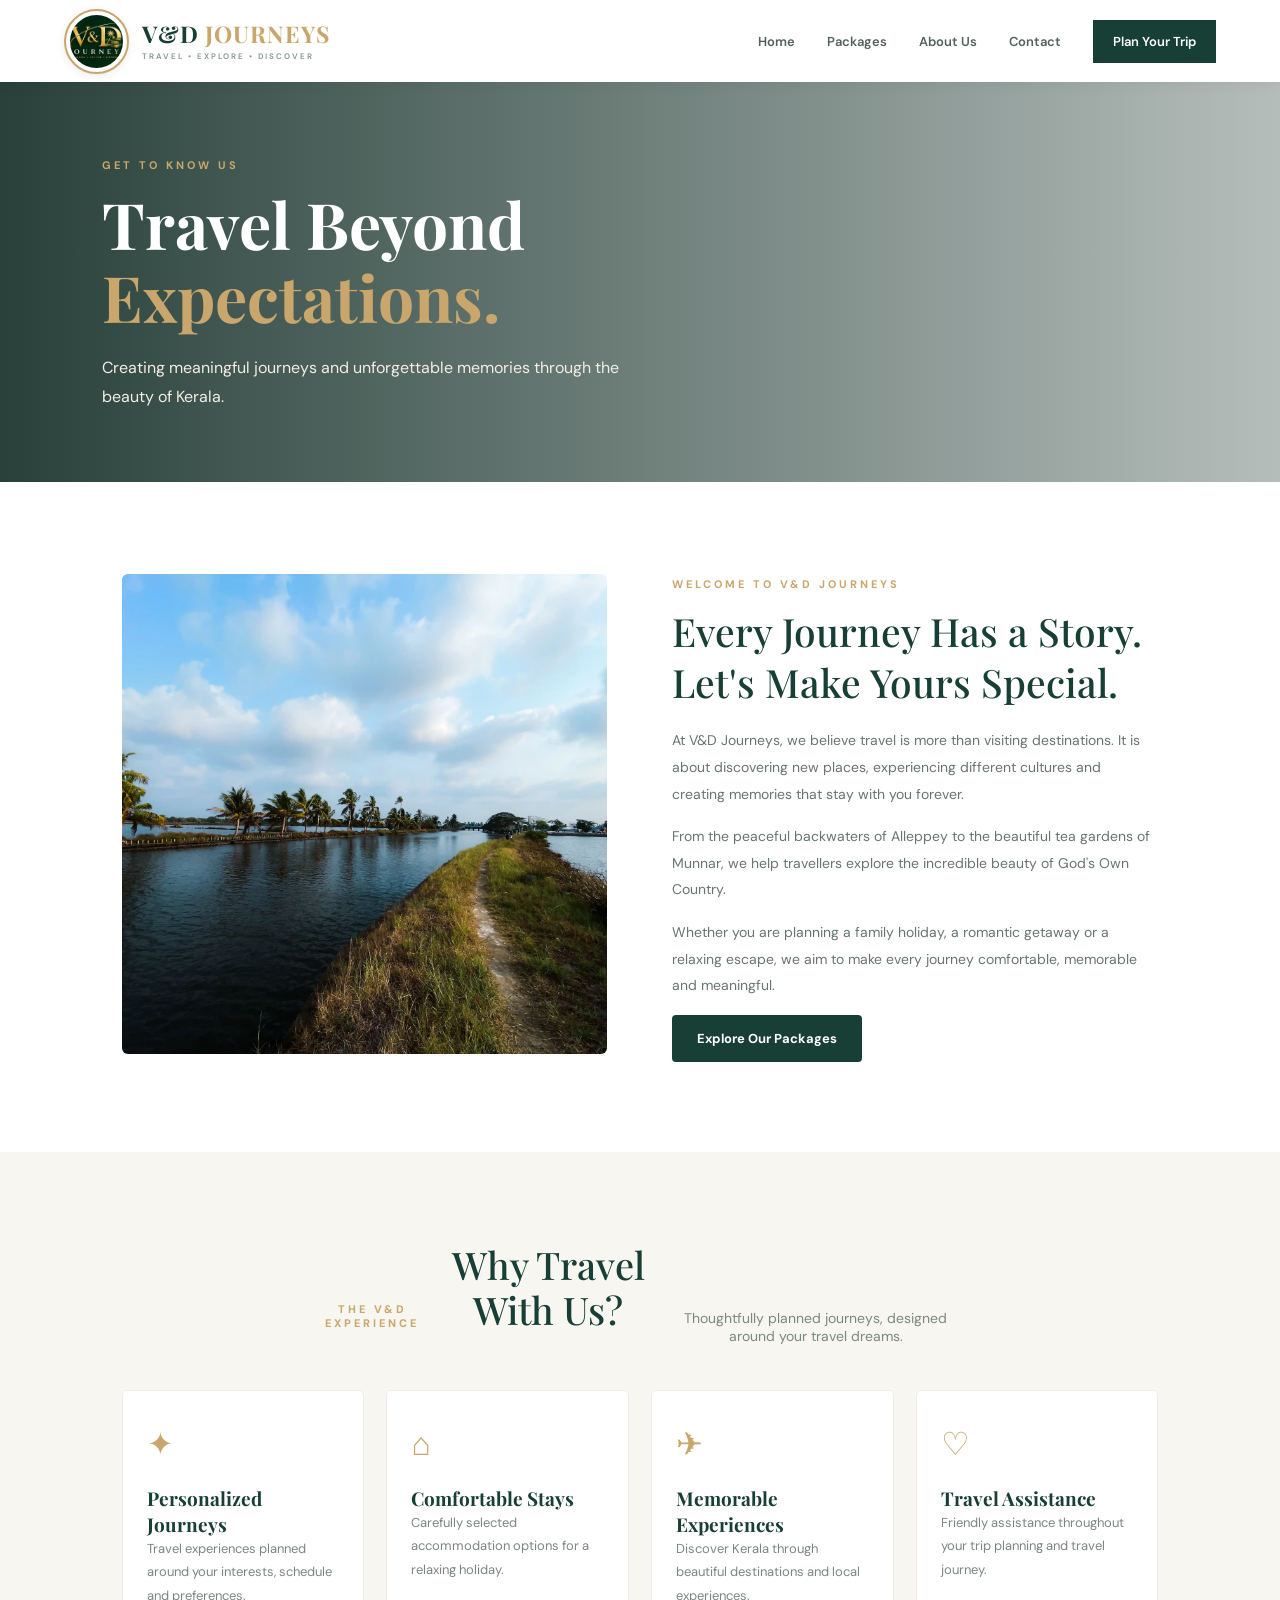
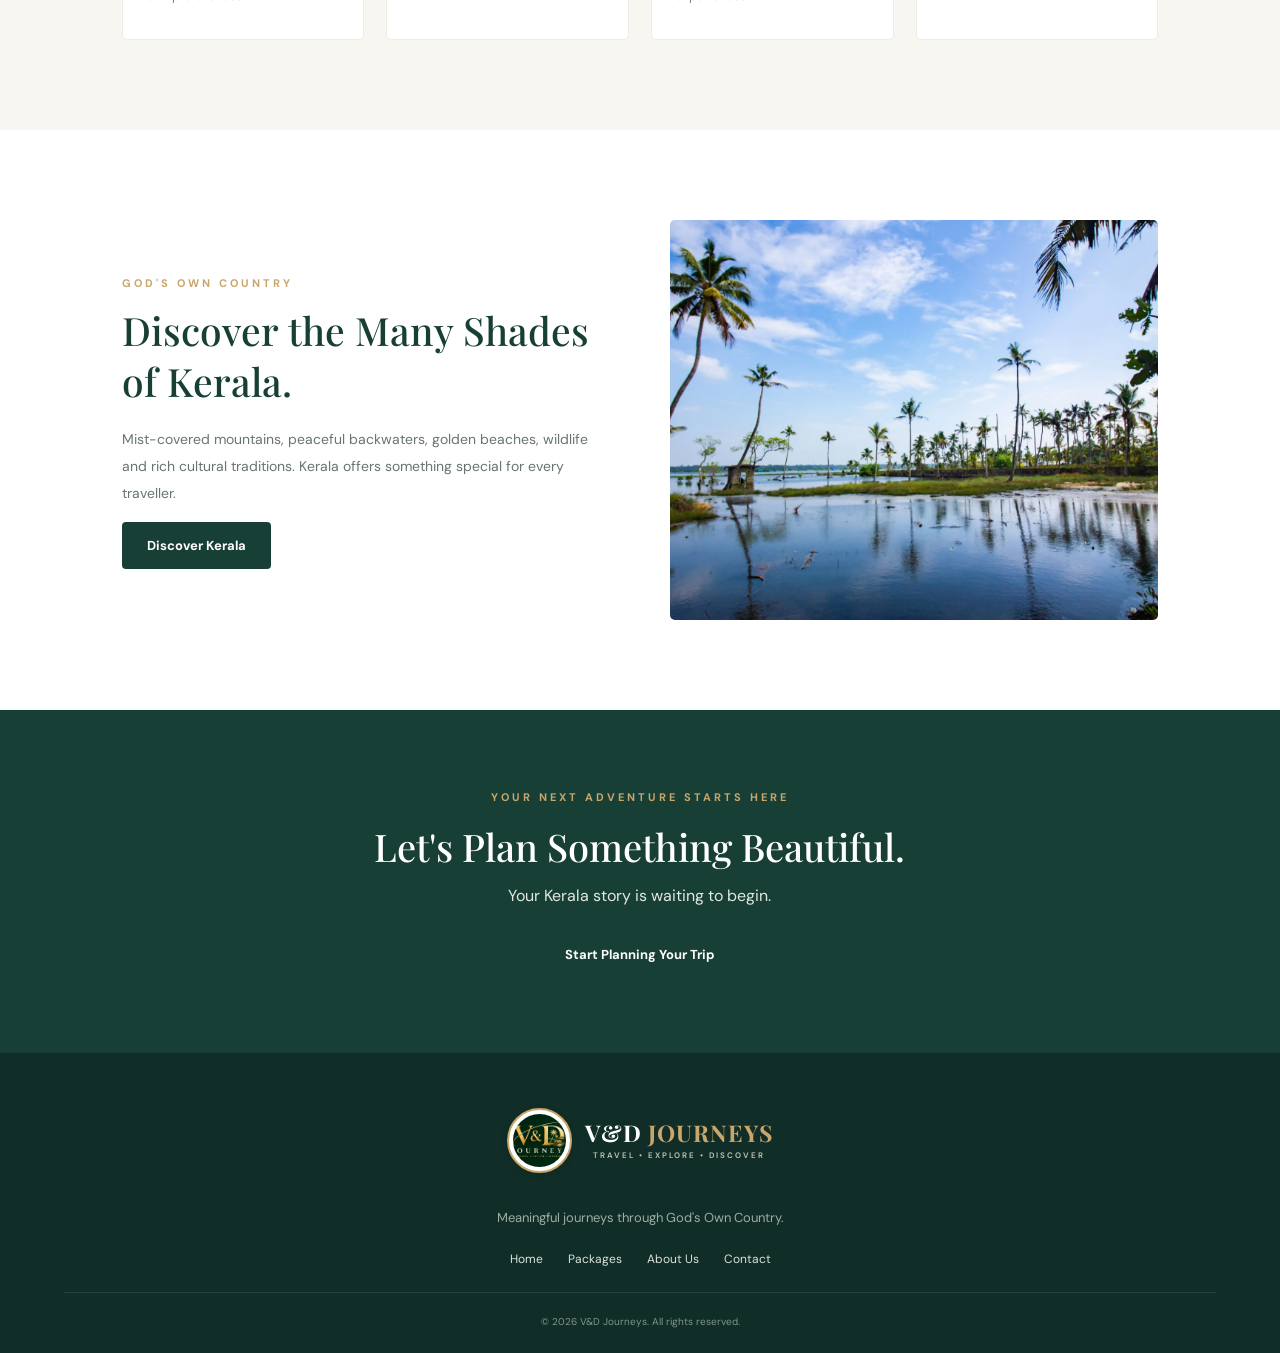
==== about.html @ 0aec819e "index files initial upload" ====
<!DOCTYPE html>
<html lang="en">
<head>
    <meta charset="UTF-8">
    <meta name="viewport" content="width=device-width, initial-scale=1.0">

    <title>About Us | V&D Journeys</title>
    <meta name="description" content="Discover V&D Journeys, your travel partner for memorable Kerala holidays and personalized travel experiences.">

    <link rel="preconnect" href="https://fonts.googleapis.com">
    <link rel="preconnect" href="https://fonts.gstatic.com" crossorigin>
    <link href="https://fonts.googleapis.com/css2?family=DM+Sans:wght@400;500;600;700&family=Playfair+Display:wght@500;600;700&display=swap" rel="stylesheet">

    <link rel="stylesheet" href="style.css">
</head>
<body>

<header>
    <a class="logo" href="index.html">
        <span class="logo-image">
            <img src="./logovd.png" alt="V&D Journeys">
        </span>
        <span class="logo-details">
            <span class="brand-name">V&D <span>JOURNEYS</span></span>
            <span class="brand-tagline">TRAVEL • EXPLORE • DISCOVER</span>
        </span>
    </a>

    <button class="menu-toggle" onclick="toggleMenu()" aria-label="Toggle navigation">☰</button>

    <nav id="navigation">
        <a href="index.html">Home</a>
        <a href="packages.html">Packages</a>
        <a href="about.html" class="active">About Us</a>
        <a href="contact.html">Contact</a>
        <a class="nav-button" href="https://wa.me/918086525032">Plan Your Trip</a>
    </nav>
</header>

<!-- ABOUT HERO -->
<section class="about-hero">
    <div class="about-hero-content">
        <span class="section-label">GET TO KNOW US</span>
        <h1>Travel Beyond <br><span>Expectations.</span></h1>
        <p>Creating meaningful journeys and unforgettable memories through the beauty of Kerala.</p>
    </div>
</section>

<!-- INTRODUCTION -->
<section class="about-intro section-padding">
    <div class="container about-grid">

        <div class="about-image">
            <img src="./landscape1.webp" alt="Beautiful Kerala landscape">
        </div>

        <div class="about-content">
            <span class="section-label">WELCOME TO V&D JOURNEYS</span>
            <h2>Every Journey Has a Story. Let's Make Yours Special.</h2>

            <p>
                At V&D Journeys, we believe travel is more than visiting
                destinations. It is about discovering new places,
                experiencing different cultures and creating memories
                that stay with you forever.
            </p>

            <p>
                From the peaceful backwaters of Alleppey to the beautiful
                tea gardens of Munnar, we help travellers explore the
                incredible beauty of God's Own Country.
            </p>

            <p>
                Whether you are planning a family holiday, a romantic
                getaway or a relaxing escape, we aim to make every journey
                comfortable, memorable and meaningful.
            </p>

            <a href="packages.html" class="primary-btn">Explore Our Packages</a>
        </div>

    </div>
</section>

<!-- WHY CHOOSE US -->
<section class="why-section section-padding">
    <div class="container">
        <div class="section-heading">
            <span class="section-label">THE V&D EXPERIENCE</span>
            <h2>Why Travel With Us?</h2>
            <p>Thoughtfully planned journeys, designed around your travel dreams.</p>
        </div>

        <div class="why-grid">

            <div class="why-card">
                <div class="why-icon">✦</div>
                <h3>Personalized Journeys</h3>
                <p>Travel experiences planned around your interests, schedule and preferences.</p>
            </div>

            <div class="why-card">
                <div class="why-icon">⌂</div>
                <h3>Comfortable Stays</h3>
                <p>Carefully selected accommodation options for a relaxing holiday.</p>
            </div>

            <div class="why-card">
                <div class="why-icon">✈</div>
                <h3>Memorable Experiences</h3>
                <p>Discover Kerala through beautiful destinations and local experiences.</p>
            </div>

            <div class="why-card">
                <div class="why-icon">♡</div>
                <h3>Travel Assistance</h3>
                <p>Friendly assistance throughout your trip planning and travel journey.</p>
            </div>

        </div>
    </div>
</section>

<!-- DESTINATIONS -->
<section class="about-destinations section-padding">
    <div class="container about-destination-grid">
        <div>
            <span class="section-label">GOD'S OWN COUNTRY</span>
            <h2>Discover the Many Shades of Kerala.</h2>
            <p>
                Mist-covered mountains, peaceful backwaters, golden beaches,
                wildlife and rich cultural traditions. Kerala offers something
                special for every traveller.
            </p>
            <a href="contact.html" class="primary-btn">Discover Kerala</a>
        </div>

        <img src="./landscape2.webp" alt="Kerala mountains and greenery">
    </div>
</section>

<!-- CTA -->
<section class="about-cta">
    <div class="container">
        <span class="section-label">YOUR NEXT ADVENTURE STARTS HERE</span>
        <h2>Let's Plan Something Beautiful.</h2>
        <p>Your Kerala story is waiting to begin.</p>
        <a href="https://wa.me/918086525032?text=Hello%20V%26D%20Journeys%2C%20I%20would%20like%20to%20plan%20a%20Kerala%20trip."
           class="primary-btn">Start Planning Your Trip</a>
    </div>
</section>

<footer>
    <div class="container">
        <a class="logo footer-logo" href="index.html">
            <span class="logo-image">
                <img src="./logovd.png" alt="V&D Journeys">
            </span>
            <span class="logo-details">
                <span class="brand-name">V&D <span>JOURNEYS</span></span>
                <span class="brand-tagline">TRAVEL • EXPLORE • DISCOVER</span>
            </span>
        </a>

        <p>Meaningful journeys through God's Own Country.</p>

        <div class="footer-links">
            <a href="index.html">Home</a>
            <a href="packages.html">Packages</a>
            <a href="about.html">About Us</a>
            <a href="contact.html">Contact</a>
        </div>

        <div class="copyright">
            © <span class="current-year"></span> V&D Journeys. All rights reserved.
        </div>
    </div>
</footer>

<script>
function toggleMenu() {
    document.getElementById('navigation').classList.toggle('active');
}

document.querySelectorAll('.current-year').forEach(el => {
    el.textContent = new Date().getFullYear();
});
</script>

</body>
</html>
---- style.css ----
:root {
       --green: #173f35;
       --dark: #102d27;
       --gold: #c9a66b;
       --cream: #f7f5ef;
       --text: #25352e;
       --muted: #7b8580;
   }

   * {
       margin: 0;
       padding: 0;
       box-sizing: border-box;
   }

   html {
       scroll-behavior: smooth;
   }

   body {
       font-family: 'DM Sans', sans-serif;
       color: var(--text);
       background: white;
   }

   a {
       text-decoration: none;
       color: inherit;
   }

   .container {
       width: 90%;
       max-width: 1200px;
       margin: auto;
   }

   /* HEADER */


   header {
       height: 82px;
       display: flex;
       justify-content: space-between;
       align-items: center;
       padding: 0 5%;
       background: white;
       position: sticky;
       top: 0;
       z-index: 1000;
       box-shadow: 0 2px 15px rgba(0, 0, 0, .05);
   }


   /* PREMIUM BRAND LOGO */

   .logo {
       display: flex;
       align-items: center;
       gap: 13px;
       text-decoration: none;
   }

   /* Circular logo frame */
   .logo-image {
       width: 65px;
       height: 65px;
       border-radius: 50%;
       border: 2px solid var(--gold);
       padding: 4px;
       display: flex;
       align-items: center;
       justify-content: center;
       overflow: hidden;
       background: #fff;
       flex-shrink: 0;
       box-shadow: 0 2px 10px rgba(0, 0, 0, 0.08);
   }

   .logo-image img {
       width: 100%;
       height: 100%;
       border-radius: 50%;
       object-fit: cover;
   }

   /* Brand name */
   .logo-details {
       display: flex;
       flex-direction: column;
       gap: 5px;
   }

   .brand-name {
       font-family: 'Playfair Display', serif;
       font-size: 23px;
       font-weight: 700;
       letter-spacing: 1px;
       color: var(--green);
       line-height: 1.1;
   }

   .brand-name span {
       color: var(--gold);
   }

   .brand-tagline {
       font-family: 'DM Sans', sans-serif;
       font-size: 8px;
       font-weight: 600;
       letter-spacing: 2px;
       color: #89958e;
   }

   /* Mobile responsive */
   @media (max-width: 768px) {
       .logo {
           gap: 9px;
       }

       .logo-image {
           width: 53px;
           height: 53px;
       }

       .brand-name {
           font-size: 18px;
       }

       .brand-tagline {
           font-size: 7px;
           letter-spacing: 1.2px;
       }
   }


   .logo-icon {
       width: 48px;
       height: 48px;
       border: 1.5px solid var(--gold);
       border-radius: 50%;
       display: grid;
       place-items: center;
       font-family: 'Playfair Display', serif;
       font-size: 19px;
       font-weight: 700;
       color: var(--gold);
       letter-spacing: -1px;
       flex-shrink: 0;
   }

   .logo-icon span {
       color: var(--green);
       font-size: 14px;
   }

   .logo-text {
       display: block;
       font-family: 'Playfair Display', serif;
       font-size: 18px;
       letter-spacing: 1.5px;
       color: var(--green);
   }

   .logo-text small {
       display: block;
       font-family: 'DM Sans', sans-serif;
       font-size: 8px;
       font-weight: 500;
       letter-spacing: 2px;
       color: #89958e;
       margin-top: 4px;
   }


   nav {
       display: flex;
       align-items: center;
       gap: 32px;
   }

   nav a {
       font-size: 13px;
       font-weight: 600;
       color: #53615b;
       transition: .3s;
   }

   nav a:hover {
       color: var(--gold);
   }

   .nav-button {
       background: var(--green);
       color: white;
       padding: 13px 20px;
   }

   .menu-toggle {
       display: none;
       border: 0;
       background: none;
       font-size: 27px;
       color: var(--green);
       cursor: pointer;
   }

   /* HERO */

   .hero {
       min-height: 680px;
       background:
           linear-gradient(90deg, rgba(10, 35, 29, .90), rgba(10, 35, 29, .35)),
           url('https://images.unsplash.com/photo-1602216056096-3b40cc0c9944?auto=format&fit=crop&w=2000&q=90');

       background-size: cover;
       background-position: center;
       display: flex;
       align-items: center;
       color: white;
   }

   .hero-content {
       max-width: 700px;
       padding: 80px 0;
   }

   .eyebrow {
       color: var(--gold);
       letter-spacing: 3px;
       font-size: 11px;
       font-weight: 700;
       margin-bottom: 20px;
   }

   .hero h1 {
       font-family: 'Playfair Display', serif;
       font-size: clamp(48px, 7vw, 82px);
       font-weight: 500;
       line-height: 1.1;
       margin-bottom: 25px;
   }

   .hero h1 em {
       color: #dfc18e;
   }

   .hero p.description {
       max-width: 530px;
       line-height: 1.8;
       color: #e4e9e5;
       font-size: 16px;
   }

   .hero-buttons {
       display: flex;
       gap: 25px;
       align-items: center;
       margin-top: 35px;
   }

   .btn {
       display: inline-block;
       padding: 15px 25px;
       font-size: 12px;
       font-weight: 700;
       letter-spacing: .5px;
       transition: .3s;
   }

   .btn-gold {
       background: var(--gold);
       color: var(--dark);
   }

   .btn-gold:hover {
       background: white;
   }

   .btn-outline {
       border: 1px solid rgba(255, 255, 255, .7);
       color: white;
   }

   .btn-outline:hover {
       background: white;
       color: var(--green);
   }

   .hero-bottom {
       margin-top: 85px;
       display: flex;
       gap: 35px;
       flex-wrap: wrap;
       color: #e0e8e2;
       font-size: 12px;
   }

   /* INTRO */

   section {
       padding: 90px 0;
   }

   .intro {
       display: grid;
       grid-template-columns: 1fr 1fr;
       gap: 80px;
       align-items: center;
   }

   h2 {
       font-family: 'Playfair Display', serif;
       font-size: clamp(35px, 4vw, 50px);
       line-height: 1.2;
       font-weight: 500;
   }

   h2 em {
       color: #ad8952;
   }

   .intro-text {
       color: var(--muted);
       font-size: 15px;
       line-height: 1.9;
   }

   .text-link {
       display: inline-block;
       margin-top: 22px;
       color: var(--green);
       font-weight: 700;
       font-size: 13px;
       border-bottom: 1px solid var(--gold);
       padding-bottom: 6px;
   }



   /* FEATURES */

   .features {
       background: var(--cream);
   }

   .feature-grid {
       display: grid;
       grid-template-columns: repeat(3, 1fr);
       gap: 50px;
   }

   .feature-icon {
       font-size: 30px;
       color: var(--gold);
   }

   .feature-grid h3 {
       font-family: 'Playfair Display', serif;
       font-size: 23px;
       font-weight: 500;
       margin: 15px 0 10px;
   }

   .feature-grid p {
       font-size: 13px;
       color: var(--muted);
       line-height: 1.8;
   }

   /* DESTINATIONS */

   .section-heading {
       display: flex;
       justify-content: space-between;
       align-items: end;
       margin-bottom: 40px;
   }

   .destination-grid {
       display: grid;
       grid-template-columns: repeat(3, 1fr);
       gap: 22px;
   }

   .destination {
       position: relative;
       height: 350px;
       overflow: hidden;
       background-size: cover;
       background-position: center;
   }

   .destination::after {
       content: "";
       position: absolute;
       inset: 0;
       background: linear-gradient(transparent 35%, rgba(0, 0, 0, .75));
   }

   .destination-content {
       position: absolute;
       bottom: 25px;
       left: 25px;
       color: white;
       z-index: 2;
   }

   .destination-content h3 {
       font-family: 'Playfair Display', serif;
       font-size: 29px;
       font-weight: 500;
   }

   .destination-content p {
       font-size: 12px;
       color: #e6e6e6;
   }

   /* PACKAGES */

   .packages-section {
       background: #fbfaf7;
   }

   .package-grid {
       display: grid;
       grid-template-columns: repeat(3, 1fr);
       gap: 25px;
   }

   .package-card {
       background: white;
       border: 1px solid #e9e6de;
       transition: .3s;
   }

   .package-card:hover {
       transform: translateY(-6px);
       box-shadow: 0 15px 30px rgba(0, 0, 0, .08);
   }

   .package-image {
       height: 220px;
       background-size: cover;
       background-position: center;
       position: relative;
   }

   .package-label {
       position: absolute;
       top: 15px;
       left: 15px;
       background: white;
       color: var(--green);
       padding: 7px 12px;
       font-size: 10px;
       font-weight: 700;
       letter-spacing: 1px;
   }

   .package-info {
       padding: 23px;
   }

   .package-info h3 {
       font-family: 'Playfair Display', serif;
       font-size: 24px;
       font-weight: 500;
   }

   .package-info p {
       color: var(--muted);
       font-size: 12px;
       line-height: 1.7;
       margin: 10px 0 20px;
   }

   .package-footer {
       border-top: 1px solid #eee;
       padding-top: 17px;
       display: flex;
       justify-content: space-between;
       align-items: center;
   }

   .package-price {
       color: var(--green);
       font-size: 19px;
       font-weight: 700;
   }

   .package-price small {
       display: block;
       color: #929a94;
       font-size: 9px;
       font-weight: 500;
   }

   .package-footer a {
       color: #a17c43;
       font-size: 11px;
       font-weight: 700;
   }

   /* EXPERIENCE */

   .experience {
       background:
           linear-gradient(90deg, rgba(10, 35, 29, .88), rgba(10, 35, 29, .45)),
           url('https://images.unsplash.com/photo-1501785888041-af3ef285b470?auto=format&fit=crop&w=1800&q=85') center/cover;
       color: white;
   }

   .experience-content {
       max-width: 700px;
   }

   .experience h2 {
       font-size: clamp(38px, 5vw, 58px);
   }

   .experience p {
       color: #e3e9e4;
       max-width: 520px;
       margin: 20px 0;
       line-height: 1.8;
   }

   /* CONTACT CTA */

   .contact-section {
       display: flex;
       justify-content: space-between;
       align-items: center;
       gap: 35px;
   }

   .contact-details {
       display: grid;
       gap: 10px;
       color: var(--green);
       font-size: 16px;
       font-weight: 600;
   }

   /* FOOTER */

   footer {
       background: var(--dark);
       color: #dbe2dc;
       padding: 55px 0 25px;
       text-align: center;
   }

   .footer-logo {
       justify-content: center;
       color: white;
   }

   footer p {
       color: #9eada4;
       font-size: 13px;
       margin: 18px 0;
   }

   .footer-links {
       display: flex;
       justify-content: center;
       gap: 25px;
       margin: 25px 0;
       font-size: 12px;
   }

   footer .copyright {
       border-top: 1px solid #ffffff18;
       padding-top: 22px;
       color: #82958b;
       font-size: 10px;
   }

   @media(max-width:850px) {
       nav {
           gap: 15px;
       }

       .intro {
           gap: 35px;
       }

       .destination-grid,
       .package-grid {
           grid-template-columns: repeat(2, 1fr);
       }
   }

   @media(max-width:650px) {
       header {
           height: 70px;
           padding: 0 5%;
       }

       .menu-toggle {
           display: block;
       }

       nav {
           display: none;
           position: absolute;
           top: 70px;
           left: 0;
           right: 0;
           background: white;
           padding: 20px 5%;
           flex-direction: column;
           align-items: stretch;
           box-shadow: 0 12px 20px #00000012;
       }

       nav.open {
           display: flex;
       }

       nav a {
           padding: 7px 0;
       }

       .nav-button {
           text-align: center;
           padding: 12px;
       }

       .hero {
           min-height: 650px;
           background-position: 60% center;
       }

       .hero-content {
           padding: 65px 0;
       }

       .hero h1 {
           font-size: 51px;
       }

       .hero-bottom {
           gap: 12px 20px;
           margin-top: 55px;
       }

       section {
           padding: 65px 0;
       }

       .intro {
           grid-template-columns: 1fr;
           gap: 25px;
       }

       .feature-grid {
           grid-template-columns: 1fr;
           gap: 30px;
       }

       .section-heading {
           align-items: flex-start;
           flex-direction: column;
           gap: 15px;
       }

       .destination-grid,
       .package-grid {
           grid-template-columns: 1fr;
       }

       .destination {
           height: 310px;
       }

       .contact-section {
           align-items: flex-start;
           flex-direction: column;
       }

       .footer-links {
           flex-wrap: wrap;
           gap: 16px;
       }

       .hero-buttons {
           align-items: flex-start;
           flex-direction: column;
           gap: 18px;
       }
   }

   /* package */
   /* ================================
   PACKAGES PAGE
================================ */

   .page-banner {
       min-height: 320px;
       display: flex;
       align-items: center;
       justify-content: center;
       text-align: center;
       background:
           linear-gradient(rgba(10, 40, 30, 0.7), rgba(10, 40, 30, 0.7)),
           url('https://images.unsplash.com/photo-1602216056096-3b40cc0c9944') center/cover no-repeat;
       color: #fff;
       padding: 60px 20px;
   }

   .page-banner h1 {
       font-family: 'Playfair Display', serif;
       font-size: 48px;
       margin-bottom: 15px;
   }

   .page-banner p {
       font-size: 17px;
       max-width: 650px;
       margin: auto;
       line-height: 1.7;
   }

   .packages-section {
       padding: 80px 6%;
       background: #f8f6ef;
   }

   .packages-grid {
       display: grid;
       grid-template-columns: repeat(3, 1fr);
       gap: 30px;
   }

   .package-card {
       background: #fff;
       border-radius: 14px;
       overflow: hidden;
       box-shadow: 0 8px 25px rgba(0, 0, 0, 0.07);
       transition: transform 0.3s ease;
   }

   .package-card:hover {
       transform: translateY(-8px);
   }

   .package-card img {
       width: 100%;
       height: 230px;
       object-fit: cover;
   }

   .package-content {
       padding: 25px;
   }

   .package-content h3 {
       font-family: 'Playfair Display', serif;
       font-size: 23px;
       color: #174b38;
       margin-bottom: 12px;
   }

   .package-duration {
       color: #b18a45;
       font-weight: 600;
       margin-bottom: 12px;
   }

   .package-price {
       font-size: 25px;
       font-weight: 700;
       color: #174b38;
       margin: 18px 0;
   }

   .package-content p {
       color: #666;
       line-height: 1.7;
   }

   .package-btn {
       display: inline-block;
       background: #174b38;
       color: #fff;
       padding: 12px 22px;
       border-radius: 5px;
       text-decoration: none;
       margin-top: 12px;
       transition: 0.3s;
   }

   .package-btn:hover {
       background: #b18a45;
   }

   /* Responsive package layout */

   @media (max-width: 992px) {
       .packages-grid {
           grid-template-columns: repeat(2, 1fr);
       }
   }

   @media (max-width: 600px) {
       .page-banner h1 {
           font-size: 34px;
       }

       .packages-section {
           padding: 50px 5%;
       }

       .packages-grid {
           grid-template-columns: 1fr;
       }

       .package-card img {
           height: 210px;
       }
   }

   /* PREMIUM FOOTER LOGO */

   .footer-logo {
       display: inline-flex;
       margin-bottom: 18px;
   }

   .footer-logo .logo-image {
       width: 65px;
       height: 65px;
       border-radius: 50%;
       border: 2px solid var(--gold);
       padding: 4px;
       overflow: hidden;
       background: #fff;
   }

   .footer-logo .logo-image img {
       width: 100%;
       height: 100%;
       object-fit: cover;
       border-radius: 50%;
   }

   .footer-logo .brand-name {
       color: #fff;
   }

   .footer-logo .brand-name span {
       color: var(--gold);
   }

   .footer-logo .brand-tagline {
       color: #c5c5b8;
   }

   .footer-links a {
       text-decoration: none;
       transition: 0.3s;
   }

   .footer-links a:hover {
       color: var(--gold);
   }

   @media (max-width: 768px) {
       .footer-logo .logo-image {
           width: 56px;
           height: 56px;
       }
   }
   
/* =========================================
   ABOUT US PAGE
========================================= */

.section-padding {
    padding: 90px 5%;
}

.section-label {
    color: var(--gold);
    font-size: 11px;
    font-weight: 700;
    letter-spacing: 3px;
    display: inline-block;
    margin-bottom: 15px;
}

.about-hero,
.contact-hero {
    min-height: 400px;
    display: flex;
    align-items: center;
    padding: 70px 8%;
    background:
        linear-gradient(90deg, rgba(10, 38, 30, .88), rgba(10, 38, 30, .3)),
        url('./images/about-banner.jpg') center/cover no-repeat;
}

.about-hero-content,
.contact-hero-content {
    max-width: 700px;
}

.about-hero h1,
.contact-hero h1 {
    font-family: 'Playfair Display', serif;
    font-size: clamp(38px, 6vw, 64px);
    color: white;
    line-height: 1.15;
    margin: 0 0 20px;
}

.about-hero h1 span,
.contact-hero h1 span {
    color: var(--gold);
}

.about-hero p,
.contact-hero p {
    color: #f1eee6;
    font-size: 16px;
    line-height: 1.8;
    max-width: 550px;
}

.about-grid {
    display: grid;
    grid-template-columns: 1fr 1fr;
    align-items: center;
    gap: 65px;
}

.about-image img {
    width: 100%;
    height: 480px;
    object-fit: cover;
    border-radius: 6px;
}

.about-content h2,
.about-destination-grid h2,
.contact-info h2,
.contact-form-wrapper h2 {
    font-family: 'Playfair Display', serif;
    font-size: clamp(28px, 4vw, 39px);
    color: var(--green);
    line-height: 1.3;
    margin: 0 0 20px;
}

.about-content p,
.about-destination-grid p,
.contact-info > p {
    color: #69756f;
    font-size: 14px;
    line-height: 1.9;
    margin-bottom: 16px;
}

.primary-btn {
    display: inline-flex;
    align-items: center;
    justify-content: center;
    background: var(--green);
    color: white;
    text-decoration: none;
    border: none;
    border-radius: 4px;
    padding: 15px 25px;
    font-family: 'DM Sans', sans-serif;
    font-size: 13px;
    font-weight: 700;
    cursor: pointer;
    transition: .3s;
}

.primary-btn:hover {
    background: var(--gold);
    color: #fff;
    transform: translateY(-2px);
}

/* WHY CHOOSE US */

.why-section {
    background: #f7f6f1;
}

.section-heading {
    text-align: center;
    max-width: 650px;
    margin: 0 auto 45px;
}

.section-heading h2 {
    font-family: 'Playfair Display', serif;
    color: var(--green);
    font-size: 38px;
    margin: 0 0 12px;
}

.section-heading p {
    color: #7c8780;
    font-size: 14px;
}

.why-grid {
    display: grid;
    grid-template-columns: repeat(4, 1fr);
    gap: 22px;
}

.why-card {
    background: white;
    padding: 32px 24px;
    border: 1px solid #eeece5;
    border-radius: 5px;
    transition: .3s;
}

.why-card:hover {
    transform: translateY(-6px);
    box-shadow: 0 12px 30px rgba(0,0,0,.07);
}

.why-icon {
    font-size: 32px;
    color: var(--gold);
    margin-bottom: 20px;
}

.why-card h3 {
    font-family: 'Playfair Display', serif;
    color: var(--green);
    font-size: 19px;
}

.why-card p {
    font-size: 13px;
    color: #7c8780;
    line-height: 1.8;
}

/* DESTINATION SECTION */

.about-destination-grid {
    display: grid;
    grid-template-columns: 1fr 1fr;
    align-items: center;
    gap: 60px;
}

.about-destination-grid img {
    width: 100%;
    height: 400px;
    object-fit: cover;
    border-radius: 5px;
}

/* ABOUT CTA */

.about-cta {
    text-align: center;
    padding: 75px 5%;
    background: var(--green);
}

.about-cta h2 {
    font-family: 'Playfair Display', serif;
    font-size: 38px;
    color: white;
    margin: 5px 0 15px;
}

.about-cta p {
    color: #e1e8e1;
    margin-bottom: 25px;
}

/* =========================================
   CONTACT PAGE
========================================= */

.contact-hero {
    background:
        linear-gradient(90deg, rgba(10, 38, 30, .88), rgba(10, 38, 30, .3)),
        url('./images/contact-banner.jpg') center/cover no-repeat;
}

.contact-grid {
    display: grid;
    grid-template-columns: .85fr 1.15fr;
    gap: 60px;
    align-items: start;
}

.contact-item {
    display: flex;
    align-items: center;
    gap: 18px;
    margin-top: 30px;
}

.contact-icon {
    width: 50px;
    height: 50px;
    background: #f5f1e5;
    border-radius: 50%;
    display: grid;
    place-items: center;
    color: var(--gold);
    font-size: 22px;
    flex-shrink: 0;
}

.contact-item h3 {
    font-family: 'Playfair Display', serif;
    font-size: 17px;
    color: var(--green);
    margin: 0 0 5px;
}

.contact-item a,
.contact-item p {
    color: #78827c;
    font-size: 13px;
    text-decoration: none;
    margin: 0;
}

.contact-item a:hover {
    color: var(--gold);
}

.contact-note {
    margin-top: 40px;
    padding: 25px;
    background: #f7f6f1;
    border-left: 3px solid var(--gold);
}

.contact-note h3 {
    color: var(--green);
    font-family: 'Playfair Display', serif;
}

.contact-note p {
    color: #78827c;
    font-size: 13px;
    line-height: 1.8;
}

/* CONTACT FORM */

.contact-form-wrapper {
    background: #fff;
    padding: 40px;
    border: 1px solid #eeece5;
    border-radius: 6px;
    box-shadow: 0 8px 35px rgba(0,0,0,.04);
}

.contact-form-wrapper > p {
    color: #7c8780;
    font-size: 13px;
    line-height: 1.7;
    margin-bottom: 28px;
}

.form-row {
    display: grid;
    grid-template-columns: 1fr 1fr;
    gap: 18px;
}

.form-group {
    margin-bottom: 20px;
}

.form-group label {
    display: block;
    color: var(--green);
    font-size: 12px;
    font-weight: 700;
    margin-bottom: 9px;
}

.form-group input,
.form-group select,
.form-group textarea {
    width: 100%;
    padding: 13px 14px;
    border: 1px solid #e4e6df;
    border-radius: 4px;
    background: #fff;
    color: #34443b;
    font-family: 'DM Sans', sans-serif;
    font-size: 13px;
    outline: none;
    box-sizing: border-box;
}

.form-group input:focus,
.form-group select:focus,
.form-group textarea:focus {
    border-color: var(--gold);
    box-shadow: 0 0 0 3px rgba(190, 155, 88, .1);
}

.form-group textarea {
    resize: vertical;
}

.form-submit {
    width: 100%;
}

/* MOBILE RESPONSIVE */

@media (max-width: 900px) {
    .why-grid {
        grid-template-columns: repeat(2, 1fr);
    }

    .about-grid,
    .about-destination-grid,
    .contact-grid {
        grid-template-columns: 1fr;
        gap: 35px;
    }

    .about-image img {
        height: 350px;
    }

    .about-destination-grid img {
        height: 320px;
    }
}

@media (max-width: 600px) {
    .section-padding {
        padding: 60px 5%;
    }

    .about-hero,
    .contact-hero {
        min-height: 340px;
        padding: 55px 6%;
    }

    .about-hero h1,
    .contact-hero h1 {
        font-size: 40px;
    }

    .why-grid {
        grid-template-columns: 1fr;
    }

    .section-heading h2 {
        font-size: 30px;
    }

    .about-cta h2 {
        font-size: 30px;
    }

    .form-row {
        grid-template-columns: 1fr;
        gap: 0;
    }

    .contact-form-wrapper {
        padding: 24px 18px;
    }

    .about-image img {
        height: 280px;
    }
}
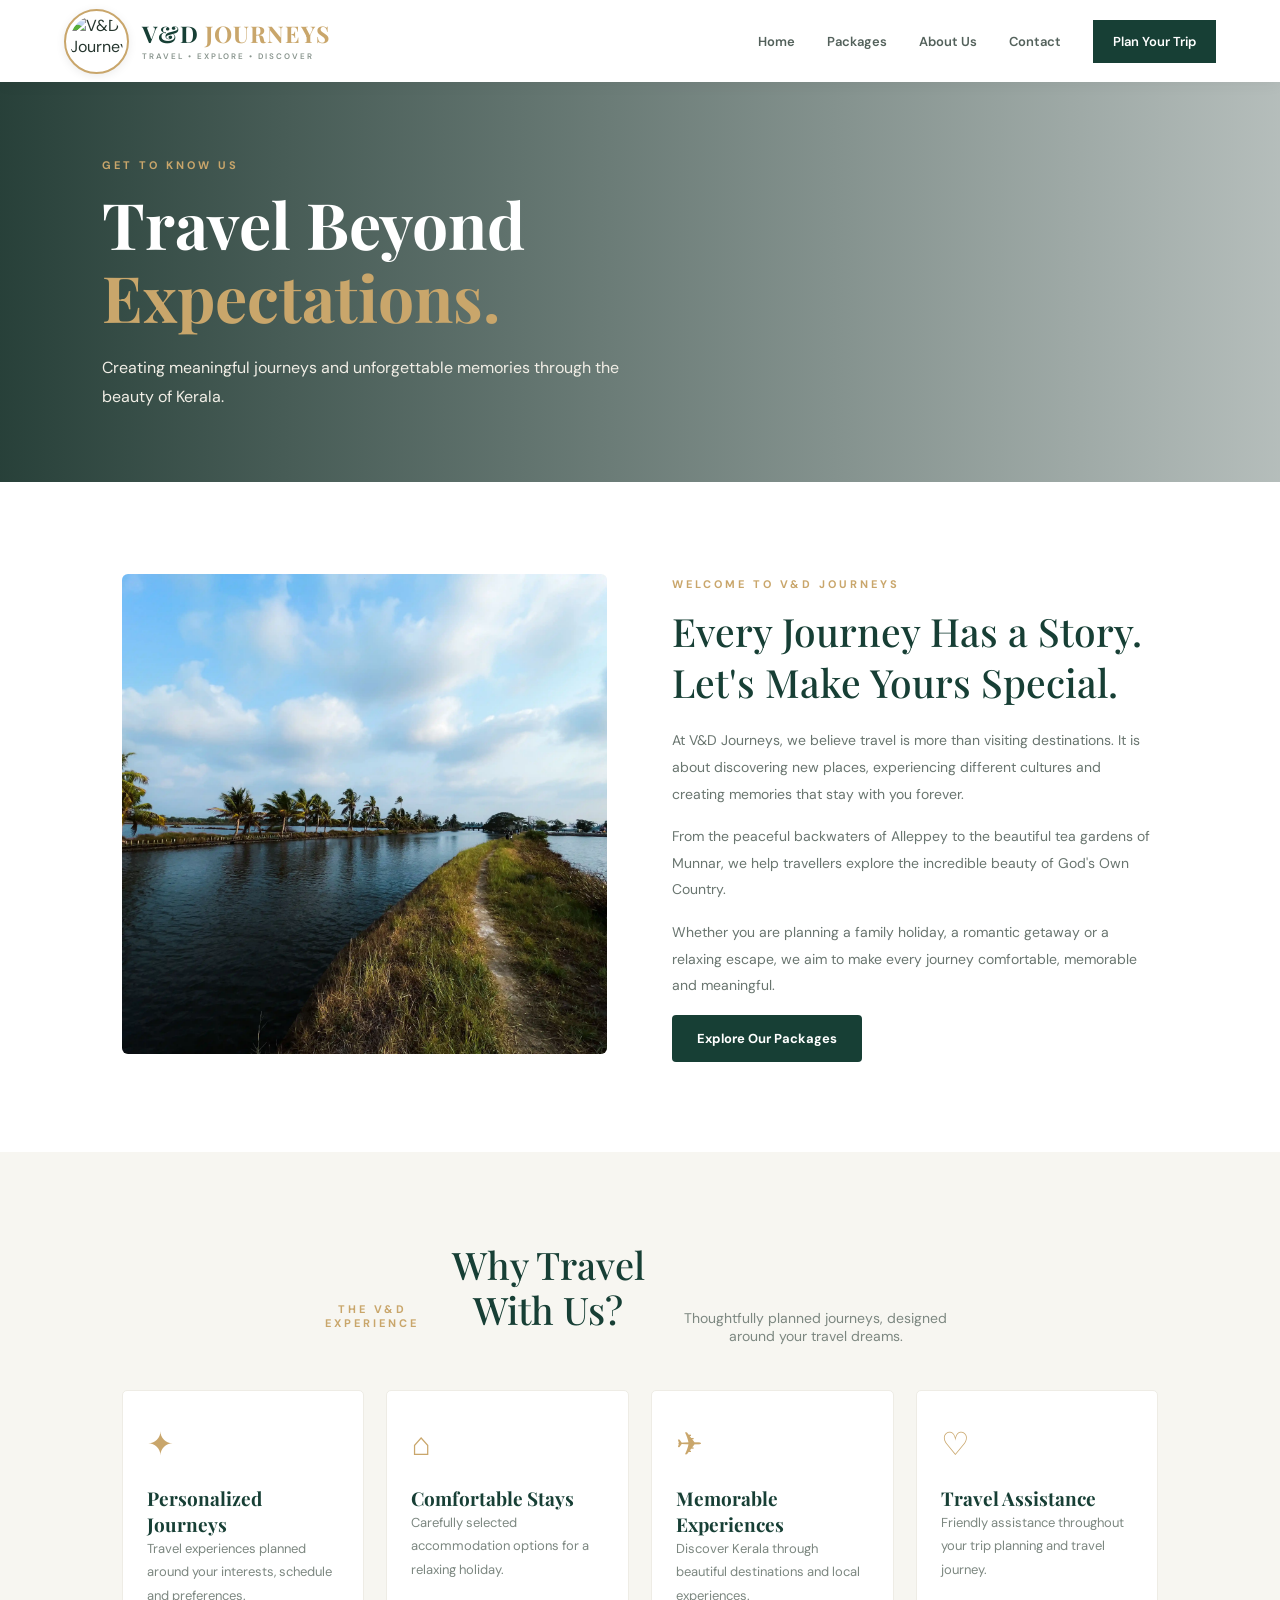
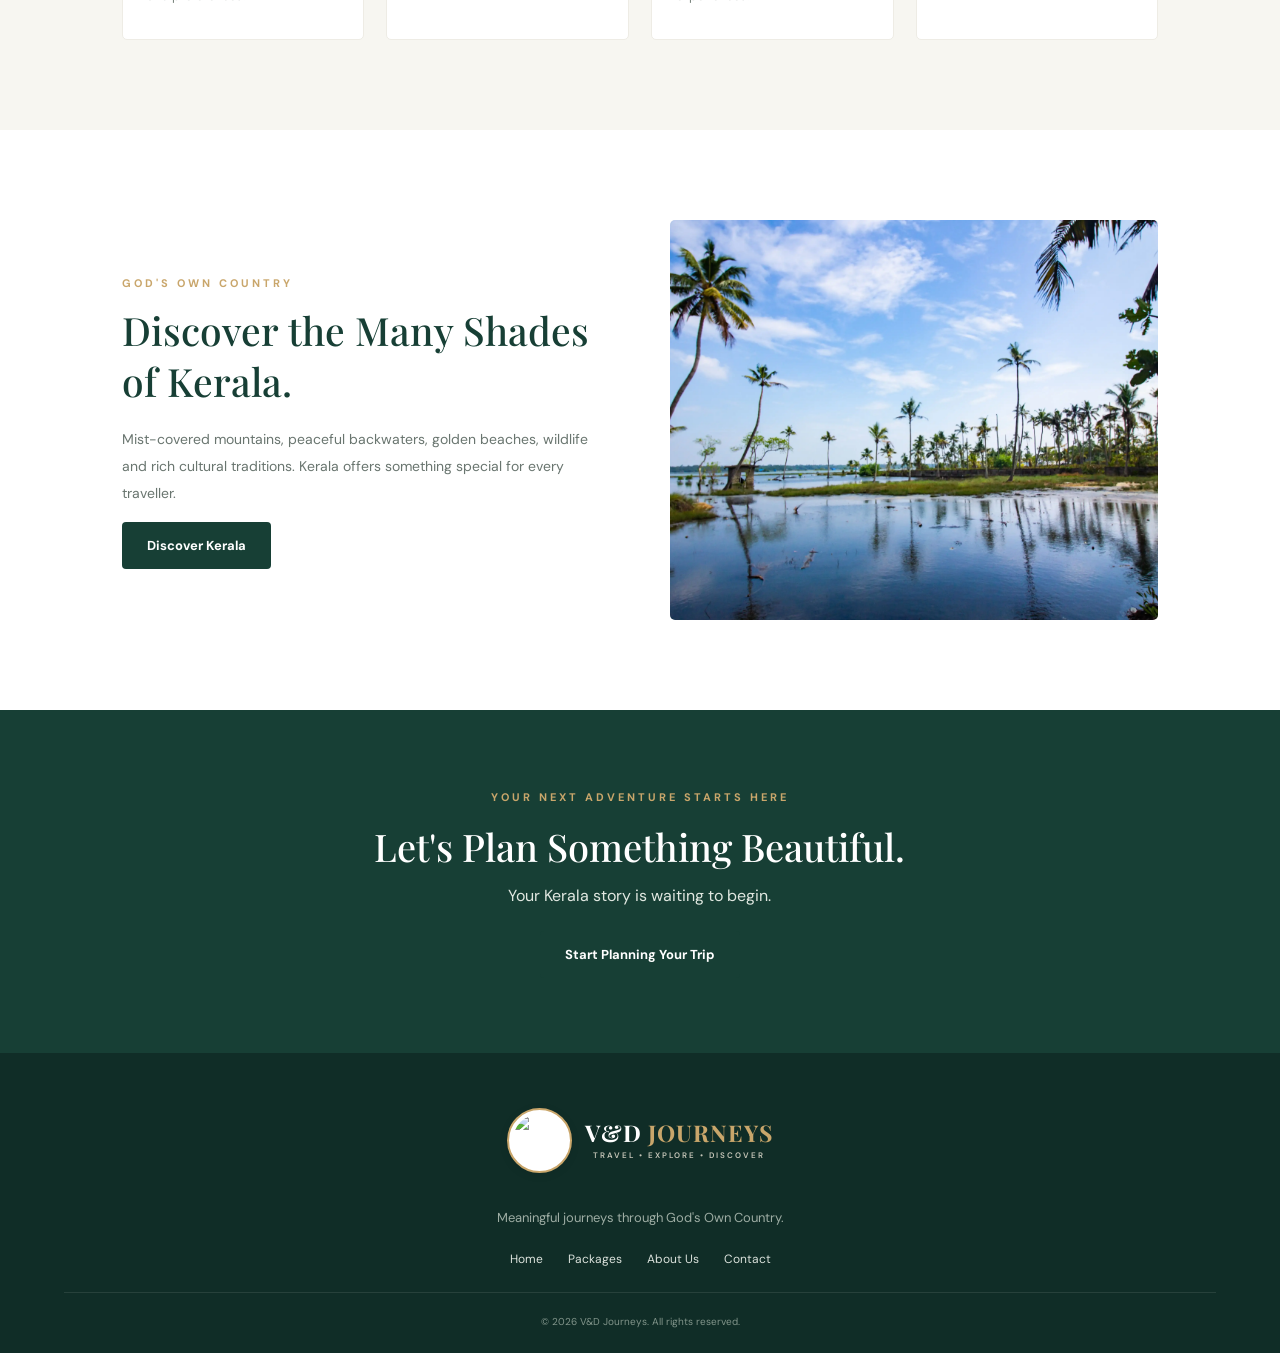
==== commit 42b81996: "Update about.html" ====
--- a/about.html
+++ b/about.html
@@ -19,7 +19,7 @@
 <header>
     <a class="logo" href="index.html">
         <span class="logo-image">
-            <img src="./logovd.png" alt="V&D Journeys">
+            <img src="./logovd.webp" alt="V&D Journeys">
         </span>
         <span class="logo-details">
             <span class="brand-name">V&D <span>JOURNEYS</span></span>
@@ -156,7 +156,7 @@
     <div class="container">
         <a class="logo footer-logo" href="index.html">
             <span class="logo-image">
-                <img src="./logovd.png" alt="V&D Journeys">
+                <img src="./logovd.webp" alt="V&D Journeys">
             </span>
             <span class="logo-details">
                 <span class="brand-name">V&D <span>JOURNEYS</span></span>
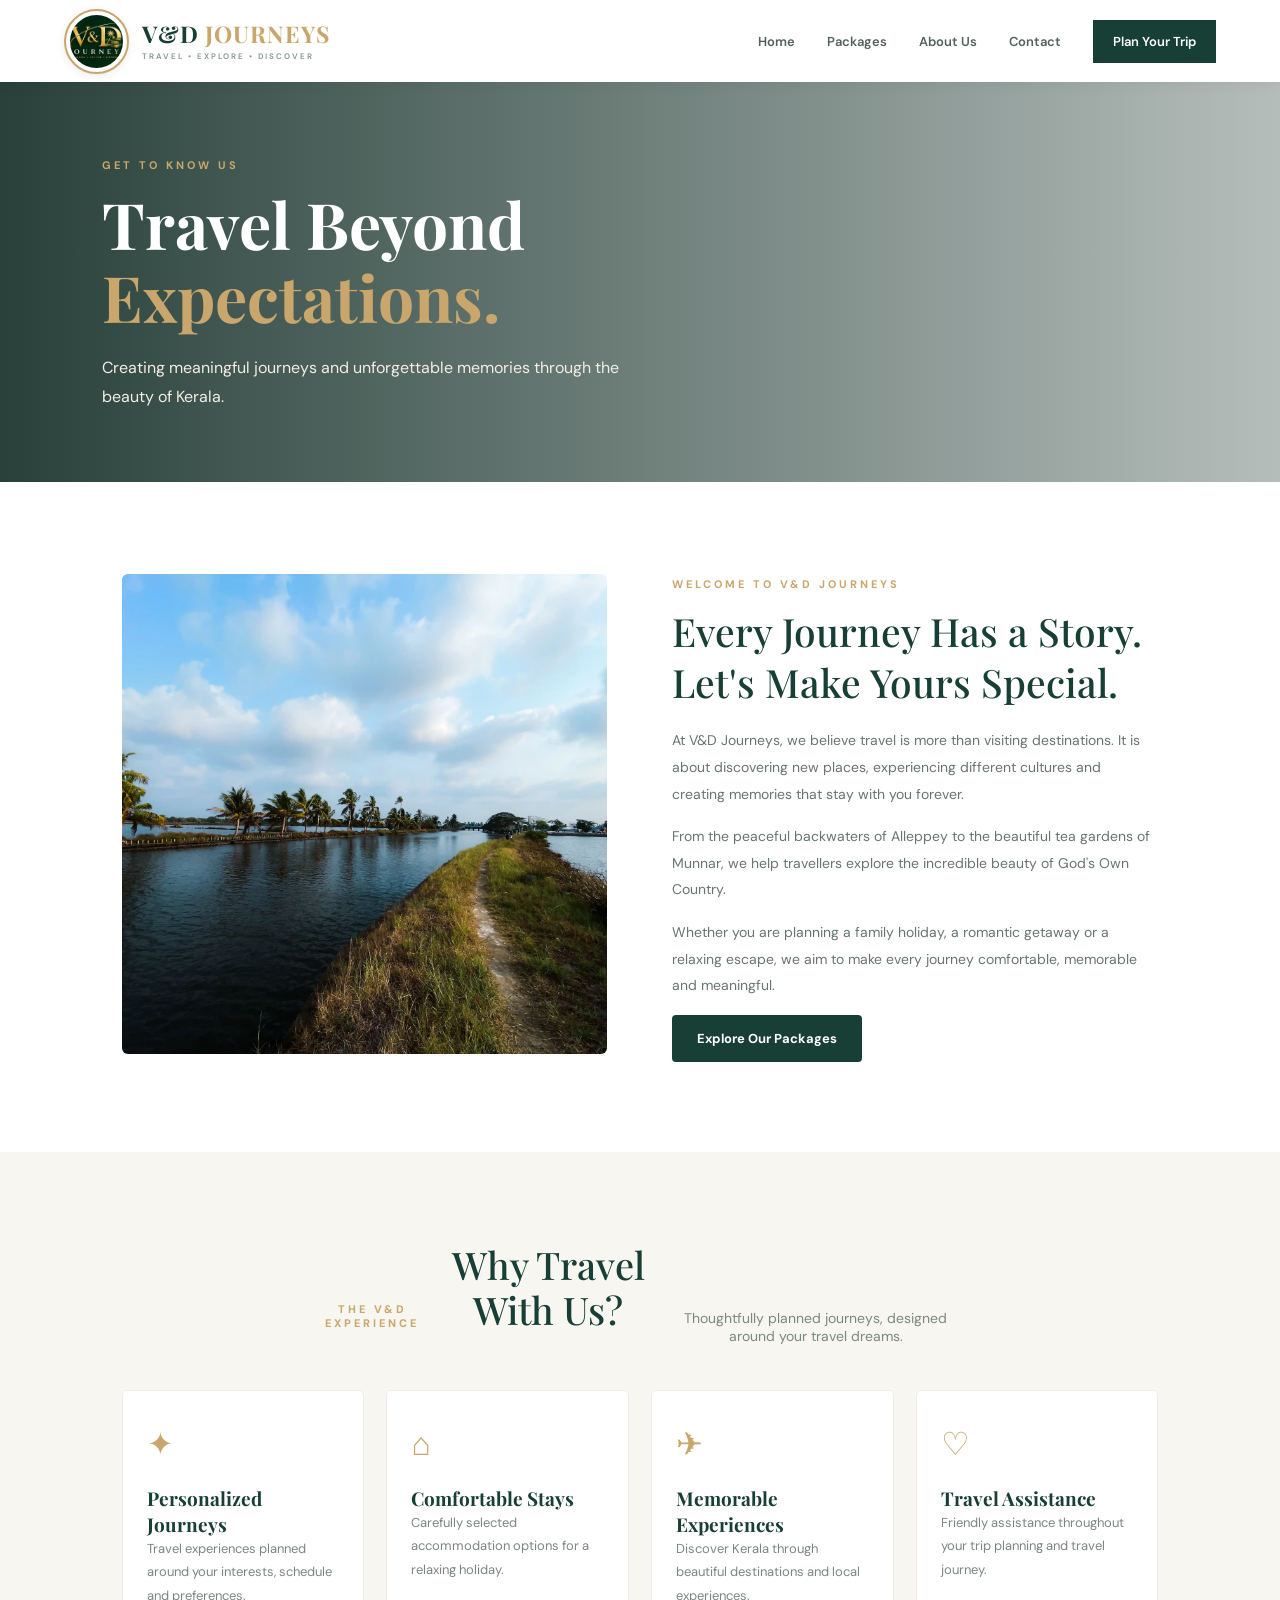
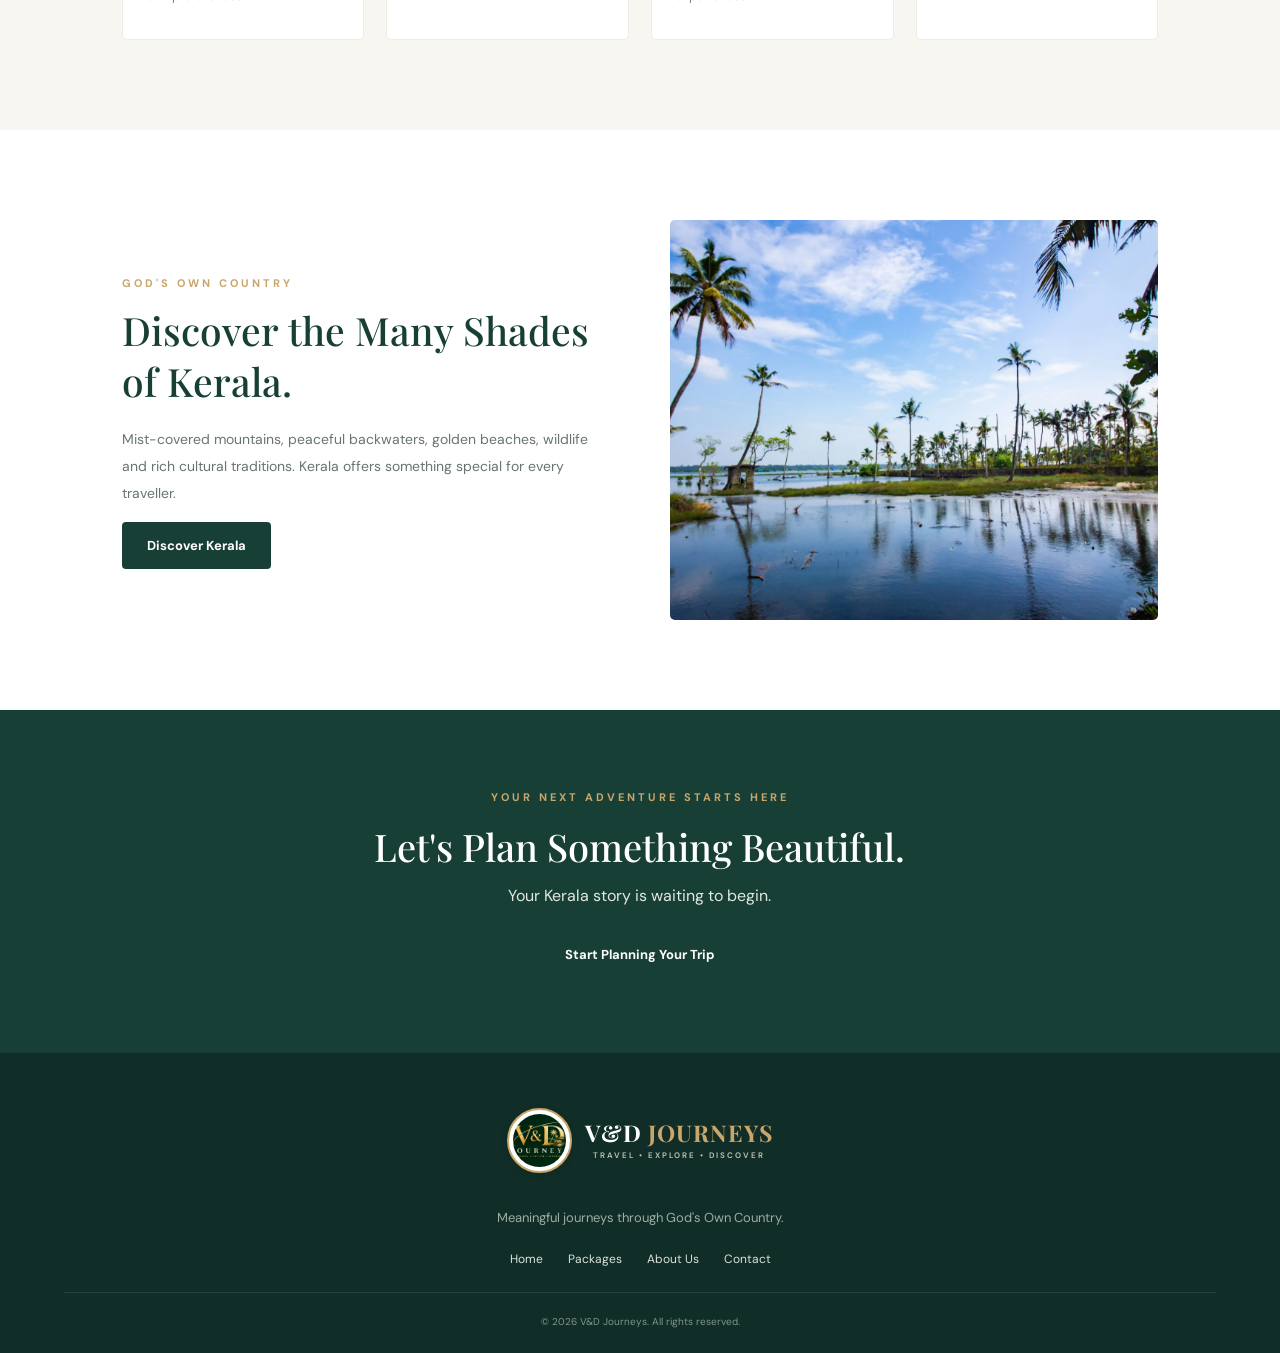
==== commit ec2fa640: "Update about.html" ====
--- a/about.html
+++ b/about.html
@@ -19,7 +19,7 @@
 <header>
     <a class="logo" href="index.html">
         <span class="logo-image">
-            <img src="./logovd.webp" alt="V&D Journeys">
+            <img src="./logovd.png" alt="V&D Journeys">
         </span>
         <span class="logo-details">
             <span class="brand-name">V&D <span>JOURNEYS</span></span>
@@ -156,7 +156,7 @@
     <div class="container">
         <a class="logo footer-logo" href="index.html">
             <span class="logo-image">
-                <img src="./logovd.webp" alt="V&D Journeys">
+                <img src="./logovd.png" alt="V&D Journeys">
             </span>
             <span class="logo-details">
                 <span class="brand-name">V&D <span>JOURNEYS</span></span>
